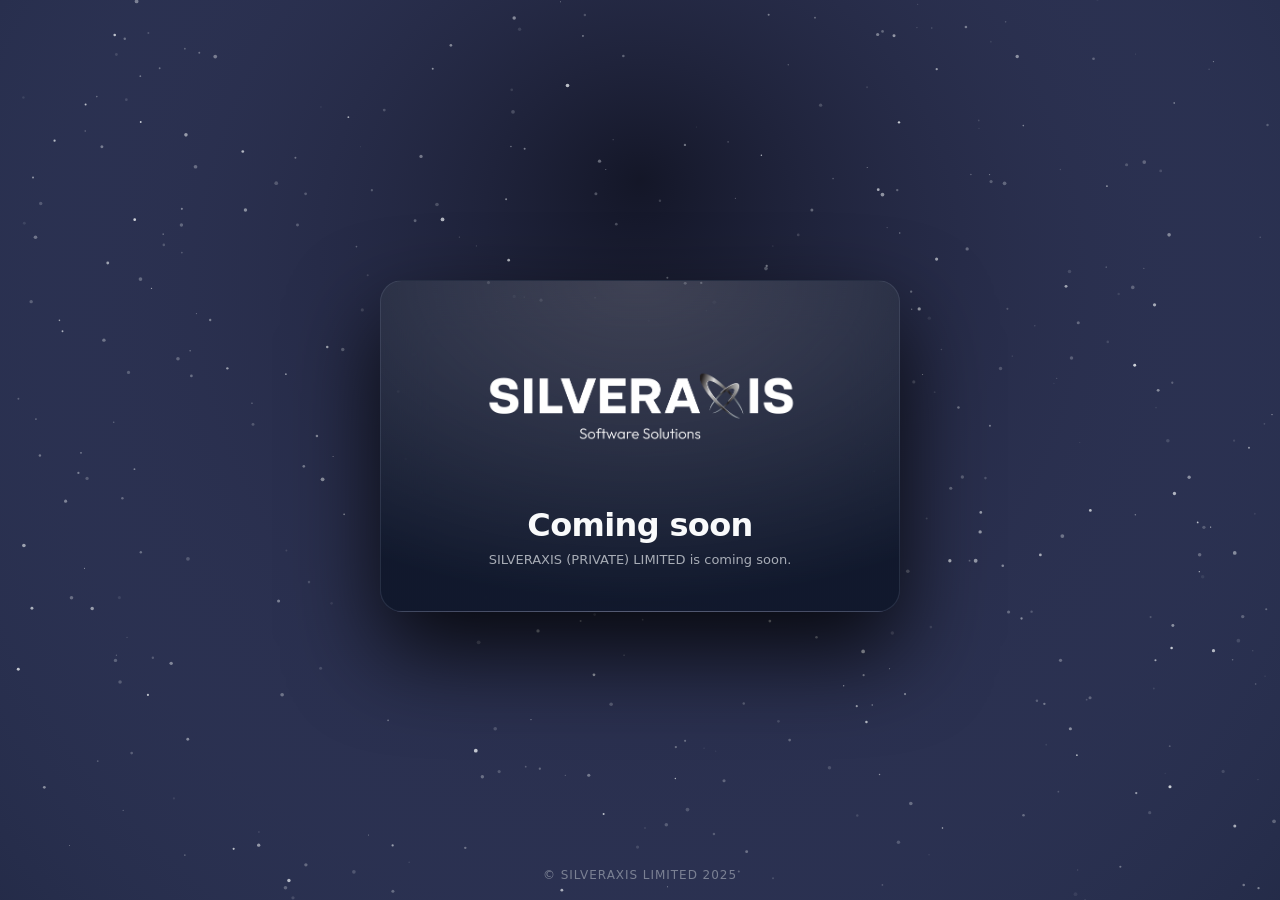
==== index.html @ 6ee2c24b "initial-coming-soon-banner" ====
<!doctype html>
<html lang="en">
  <head>
    <meta charset="UTF-8" />
    <meta name="viewport" content="width=device-width, initial-scale=1" />
    <meta name="theme-color" content="#05070b" />
    <meta name="description" content="SilverAxis Software Solutions — Coming soon." />
    <title>SilverAxis — Coming Soon</title>
    <link rel="preconnect" href="https://unpkg.com" crossorigin />
    <link rel="stylesheet" href="./styles.css" />
  </head>
  <body>
    <canvas id="bg" aria-hidden="true"></canvas>

    <main class="shell">
      <section class="center-card" aria-label="SilverAxis coming soon">
        <header class="brand">
          <img class="logo" src="./assets/logo.png" alt="SilverAxis Software Solutions" />
        </header>
        <h1>Coming soon</h1>
        <p class="sub">
          SILVERAXIS (PRIVATE) LIMITED is coming soon.
        </p>
      </section>

      <footer class="footer">
        © SilverAxis Limited 2025
      </footer>
    </main>

    <script src="./main.js"></script>
  </body>
</html>
---- styles.css ----
:root{
  --bg0:#02030a;
  --bg1:#050815;
  --text:#f9fafb;
  --muted:rgba(209,213,219,.78);
  --stroke:rgba(148,163,184,.16);
  --card:rgba(15,23,42,.7);
  --shadow: 0 40px 90px rgba(0,0,0,.8);
  --radius: 22px;
  --accent0:#7c5cff;
  --accent1:#1bd3ff;
}

*{box-sizing:border-box}
html,body{height:100%}
body{
  margin:0;
  font-family: ui-sans-serif, system-ui, -apple-system, Segoe UI, Roboto, Helvetica, Arial, "Apple Color Emoji", "Segoe UI Emoji";
  color:var(--text);
  background: radial-gradient(1200px 800px at 20% 15%, rgba(148,163,255,.16), transparent 55%),
              radial-gradient(1100px 760px at 78% 0%, rgba(15,23,42,.85), transparent 55%),
              linear-gradient(180deg, var(--bg0), var(--bg1));
  overflow:hidden;
}

#bg{
  position:fixed;
  inset:0;
  width:100%;
  height:100%;
  display:block;
}

.shell{
  position:relative;
  height:100%;
  width:100%;
  display:grid;
  place-items:center;
  padding:26px 22px 34px;
}

.center-card{
  width:min(520px, 100%);
  padding:26px 26px 22px;
  border-radius:22px;
  background: radial-gradient(520px 320px at 50% 0%, rgba(255,255,255,.16), rgba(15,23,42,.92));
  border:1px solid var(--stroke);
  box-shadow: var(--shadow);
  text-align:center;
  backdrop-filter: blur(26px);
  -webkit-backdrop-filter: blur(26px);
}

.brand{
  display:flex;
  justify-content:center;
  margin-bottom:22px;
}

.logo{
  width:min(320px, 60vw);
  height:auto;
  display:block;
}

h1{
  margin:0 0 8px;
  font-size: clamp(22px, 2.8vw, 32px);
  line-height:1.05;
  letter-spacing:-.02em;
}

.sub{
  margin:0 0 18px;
  color:var(--muted);
  font-size: 13px;
  line-height: 1.6;
}

.meta{
  display:flex;
}

.fine{
  margin:0;
  font-size: 13px;
  color: rgba(148,163,184,.8);
}

.dot{
  display:inline-block;
  width:8px;
  height:8px;
  border-radius:999px;
  background: linear-gradient(135deg, var(--accent0), var(--accent1));
  box-shadow: 0 0 0 4px rgba(27,211,255,.10);
  margin-right:8px;
  vertical-align: middle;
}

.status{
  display:inline-flex;
  align-items:center;
  justify-content:center;
  gap:2px;
}

.footer{
  position:absolute;
  bottom:18px;
  left:0;
  right:0;
  text-align:center;
  color: rgba(156,163,175,.7);
  font-size: 12px;
  letter-spacing:.08em;
  text-transform:uppercase;
}

.sr-only{
  position:absolute;
  width:1px;
  height:1px;
  padding:0;
  margin:-1px;
  overflow:hidden;
  clip:rect(0,0,0,0);
  white-space:nowrap;
  border:0;
}

@media (max-width: 560px){
  .shell{padding:18px 14px 26px}
  .center-card{padding:22px 18px 18px}
}
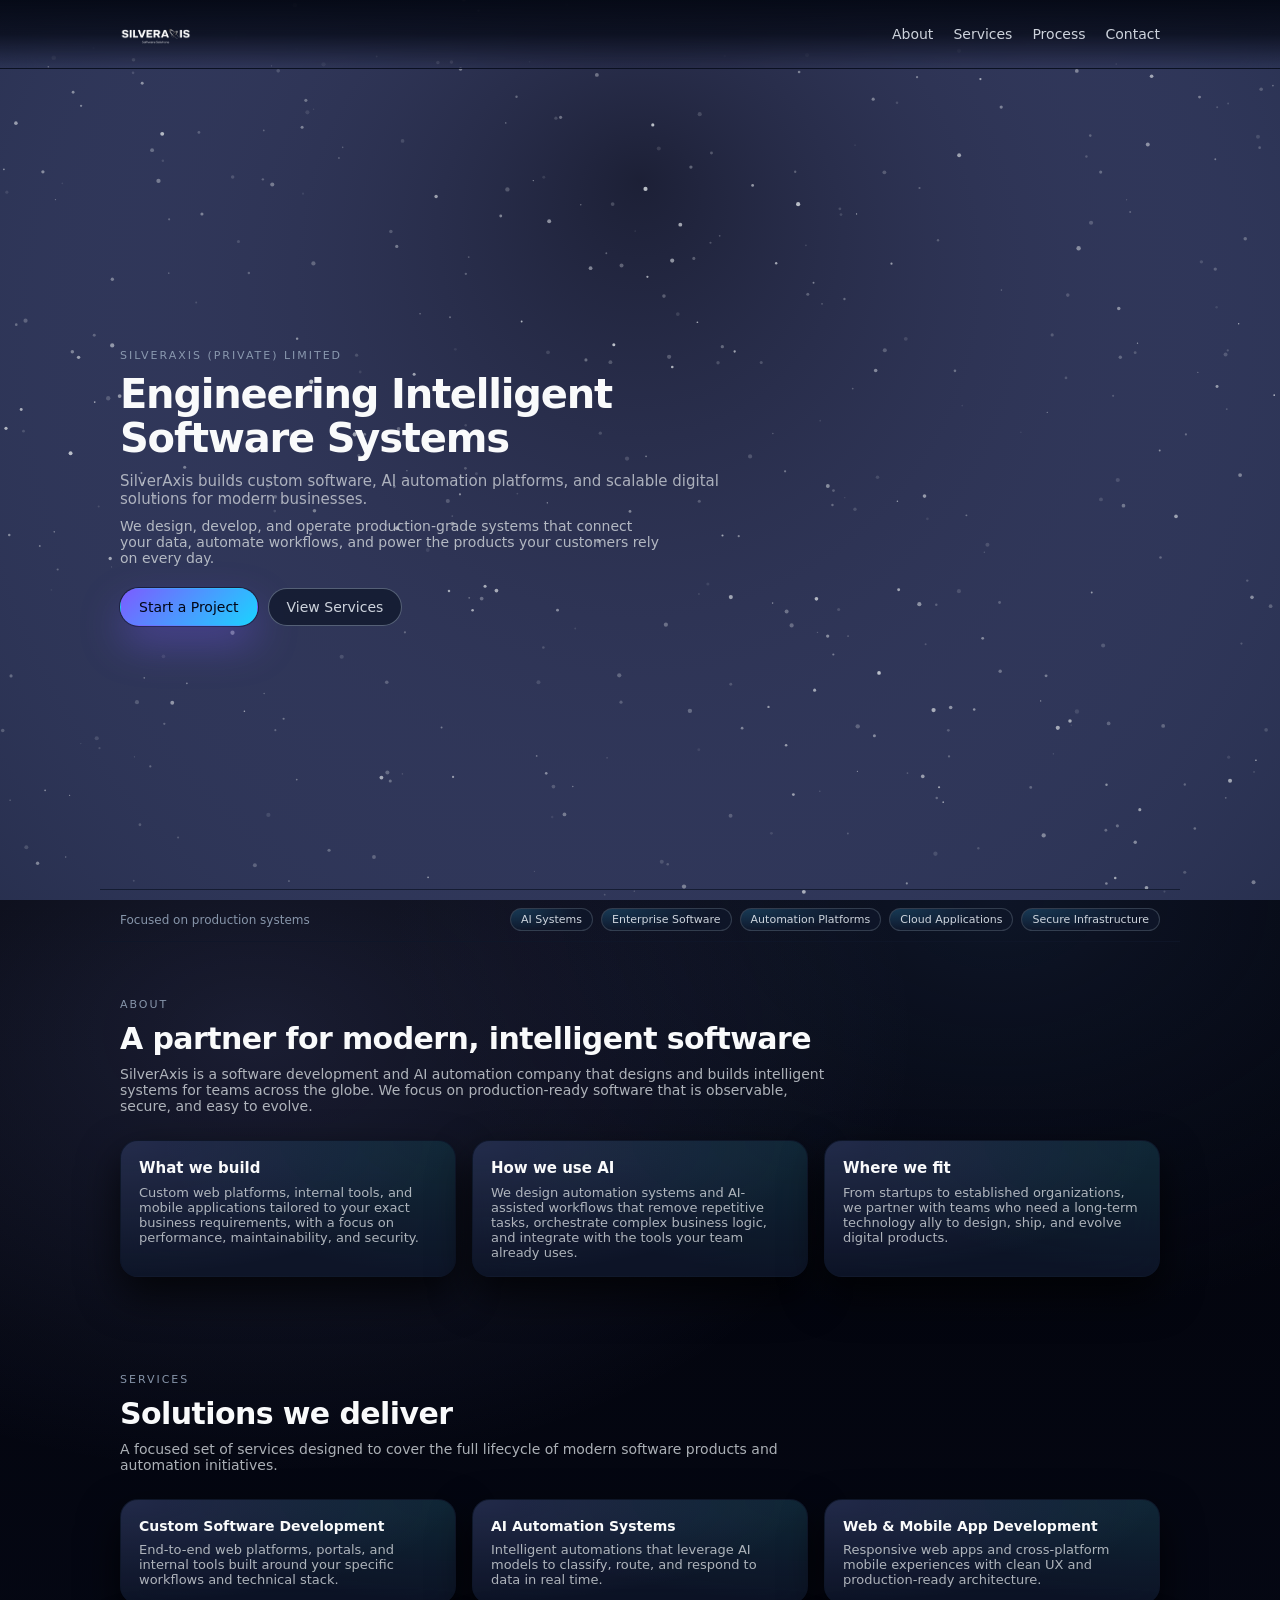
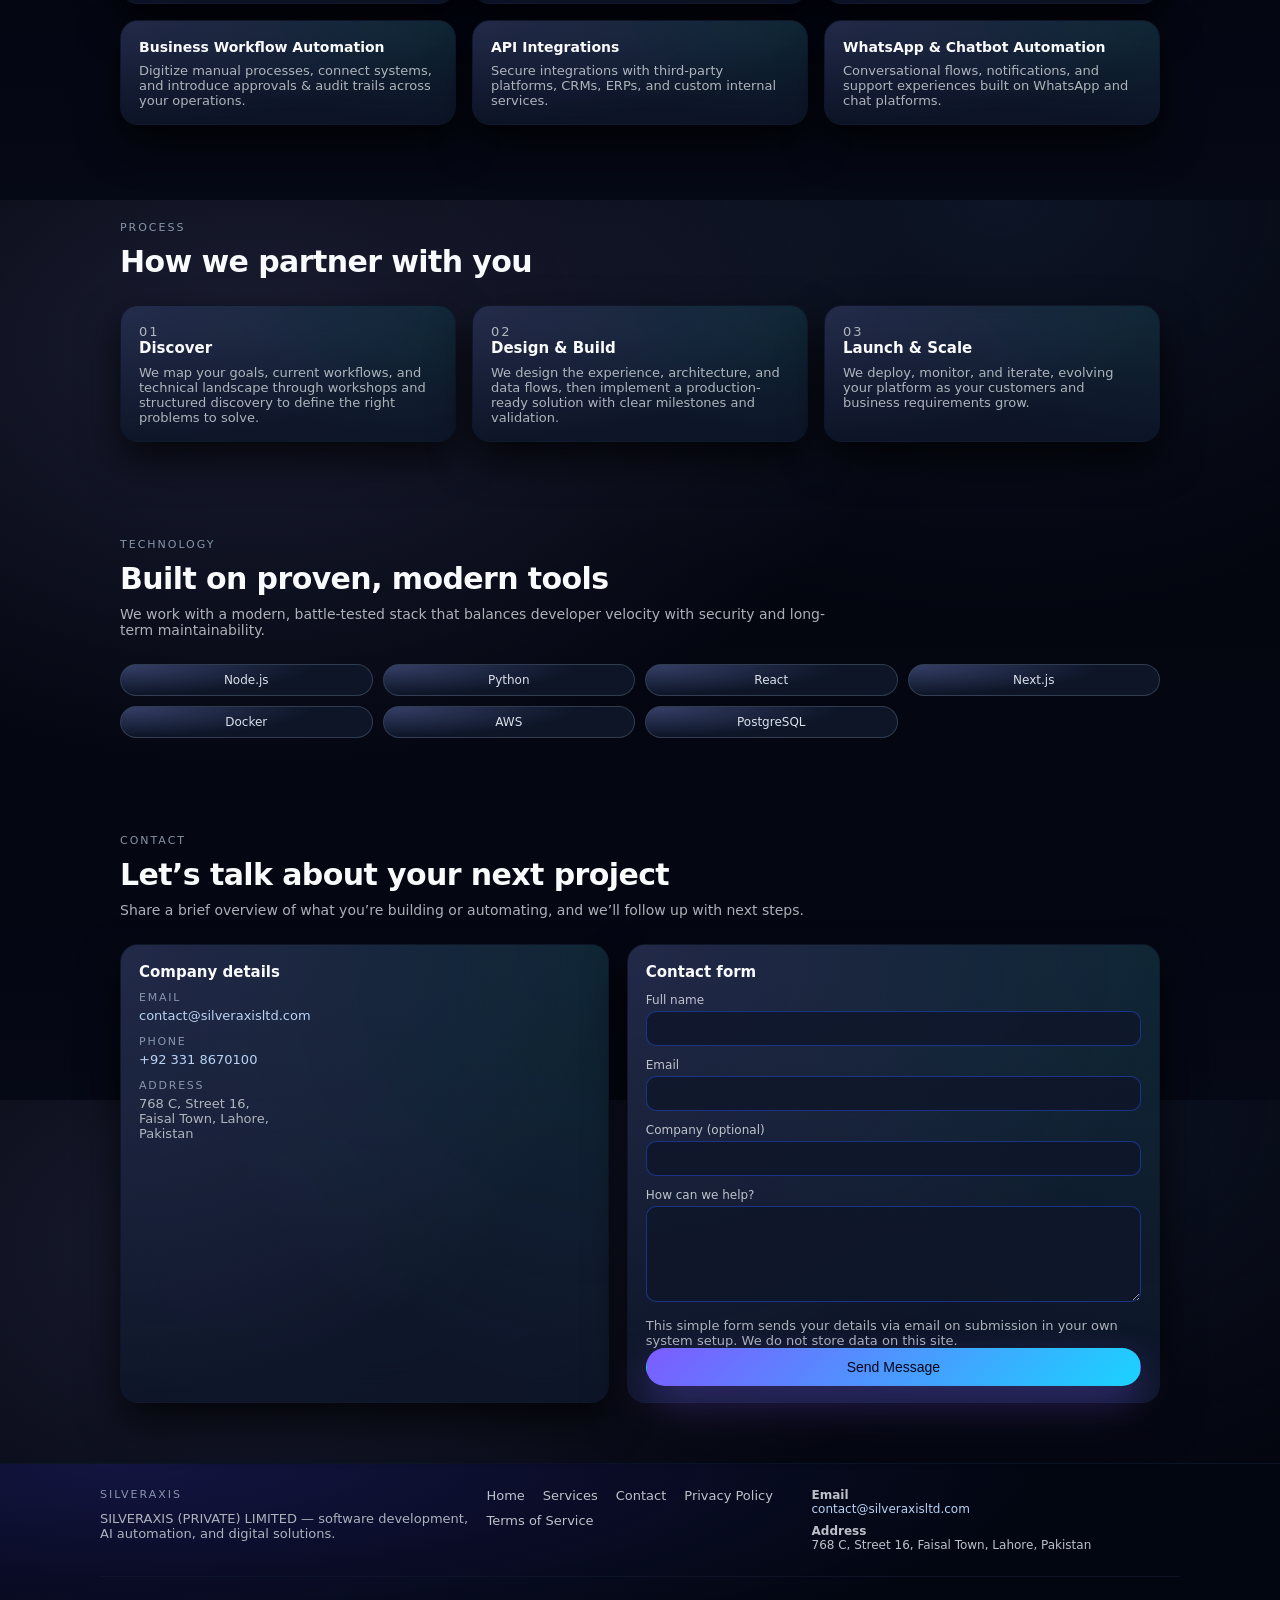
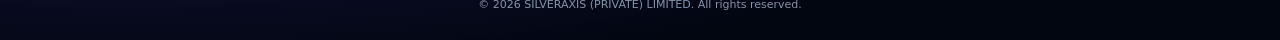
==== commit 8c013fbb: "Initial SilverAxis SaaS landing" ====
--- a/index.html
+++ b/index.html
@@ -3,30 +3,321 @@
   <head>
     <meta charset="UTF-8" />
     <meta name="viewport" content="width=device-width, initial-scale=1" />
-    <meta name="theme-color" content="#05070b" />
-    <meta name="description" content="SilverAxis Software Solutions — Coming soon." />
-    <title>SilverAxis — Coming Soon</title>
-    <link rel="preconnect" href="https://unpkg.com" crossorigin />
+    <meta name="theme-color" content="#02030a" />
+    <title>SilverAxis – Software Development &amp; AI Automation</title>
+    <meta
+      name="description"
+      content="SilverAxis builds intelligent software systems, automation platforms, and scalable digital solutions for businesses."
+    />
+    <meta
+      name="keywords"
+      content="SilverAxis, SILVERAXIS (PRIVATE) LIMITED, software development, AI automation, web apps, mobile apps, business workflow automation, Lahore Pakistan"
+    />
+    <meta property="og:title" content="SilverAxis Software Solutions" />
+    <meta
+      property="og:description"
+      content="Software development, AI automation, and digital solutions by SILVERAXIS (PRIVATE) LIMITED."
+    />
+    <meta property="og:type" content="website" />
+    <meta property="og:site_name" content="SilverAxis" />
     <link rel="stylesheet" href="./styles.css" />
   </head>
   <body>
     <canvas id="bg" aria-hidden="true"></canvas>
 
-    <main class="shell">
-      <section class="center-card" aria-label="SilverAxis coming soon">
-        <header class="brand">
-          <img class="logo" src="./assets/logo.png" alt="SilverAxis Software Solutions" />
-        </header>
-        <h1>Coming soon</h1>
-        <p class="sub">
-          SILVERAXIS (PRIVATE) LIMITED is coming soon.
-        </p>
-      </section>
-
-      <footer class="footer">
-        © SilverAxis Limited 2025
+    <div class="page">
+      <header class="site-header">
+        <div class="nav-inner">
+          <a href="#hero" class="brand-mark">
+            <img src="./assets/logo.png" alt="SilverAxis Software Solutions" class="brand-logo" />
+          </a>
+          <nav class="nav" aria-label="Primary">
+            <a href="#about">About</a>
+            <a href="#services">Services</a>
+            <a href="#process">Process</a>
+            <a href="#contact">Contact</a>
+          </nav>
+        </div>
+      </header>
+
+      <main>
+        <section id="hero" class="section hero" aria-labelledby="hero-title">
+          <div class="hero-content">
+            <p class="eyebrow">SILVERAXIS (PRIVATE) LIMITED</p>
+            <h1 id="hero-title">Engineering Intelligent Software Systems</h1>
+            <p class="hero-subtitle">
+              SilverAxis builds custom software, AI automation platforms, and scalable digital
+              solutions for modern businesses.
+            </p>
+            <p class="hero-copy">
+              We design, develop, and operate production-grade systems that connect your data,
+              automate workflows, and power the products your customers rely on every day.
+            </p>
+            <div class="hero-actions">
+              <a href="#contact" class="btn btn-primary">Start a Project</a>
+              <a href="#services" class="btn btn-ghost">View Services</a>
+            </div>
+          </div>
+        </section>
+
+        <section class="section section-tight trust-strip" aria-label="SilverAxis capabilities">
+          <div class="trust-row">
+            <p class="trust-label">Focused on production systems</p>
+            <div class="trust-items">
+              <span class="pill">AI Systems</span>
+              <span class="pill">Enterprise Software</span>
+              <span class="pill">Automation Platforms</span>
+              <span class="pill">Cloud Applications</span>
+              <span class="pill">Secure Infrastructure</span>
+            </div>
+          </div>
+        </section>
+
+        <section id="about" class="section" aria-labelledby="about-title">
+          <div class="section-heading">
+            <p class="eyebrow">About</p>
+            <h2 id="about-title">A partner for modern, intelligent software</h2>
+            <p class="section-lead">
+              SilverAxis is a software development and AI automation company that designs and builds
+              intelligent systems for teams across the globe. We focus on production-ready software
+              that is observable, secure, and easy to evolve.
+            </p>
+          </div>
+          <div class="about-grid">
+            <article class="card">
+              <h3>What we build</h3>
+              <p>
+                Custom web platforms, internal tools, and mobile applications tailored to your exact
+                business requirements, with a focus on performance, maintainability, and security.
+              </p>
+            </article>
+            <article class="card">
+              <h3>How we use AI</h3>
+              <p>
+                We design automation systems and AI-assisted workflows that remove repetitive tasks,
+                orchestrate complex business logic, and integrate with the tools your team already
+                uses.
+              </p>
+            </article>
+            <article class="card">
+              <h3>Where we fit</h3>
+              <p>
+                From startups to established organizations, we partner with teams who need a
+                long-term technology ally to design, ship, and evolve digital products.
+              </p>
+            </article>
+          </div>
+        </section>
+
+        <section id="services" class="section" aria-labelledby="services-title">
+          <div class="section-heading">
+            <p class="eyebrow">Services</p>
+            <h2 id="services-title">Solutions we deliver</h2>
+            <p class="section-lead">
+              A focused set of services designed to cover the full lifecycle of modern software
+              products and automation initiatives.
+            </p>
+          </div>
+
+          <div class="services-grid">
+            <article class="card service">
+              <h3>Custom Software Development</h3>
+              <p>
+                End-to-end web platforms, portals, and internal tools built around your specific
+                workflows and technical stack.
+              </p>
+            </article>
+            <article class="card service">
+              <h3>AI Automation Systems</h3>
+              <p>
+                Intelligent automations that leverage AI models to classify, route, and respond to
+                data in real time.
+              </p>
+            </article>
+            <article class="card service">
+              <h3>Web &amp; Mobile App Development</h3>
+              <p>
+                Responsive web apps and cross-platform mobile experiences with clean UX and
+                production-ready architecture.
+              </p>
+            </article>
+            <article class="card service">
+              <h3>Business Workflow Automation</h3>
+              <p>
+                Digitize manual processes, connect systems, and introduce approvals &amp; audit
+                trails across your operations.
+              </p>
+            </article>
+            <article class="card service">
+              <h3>API Integrations</h3>
+              <p>
+                Secure integrations with third-party platforms, CRMs, ERPs, and custom internal
+                services.
+              </p>
+            </article>
+            <article class="card service">
+              <h3>WhatsApp &amp; Chatbot Automation</h3>
+              <p>
+                Conversational flows, notifications, and support experiences built on WhatsApp and
+                chat platforms.
+              </p>
+            </article>
+          </div>
+        </section>
+
+        <section id="process" class="section" aria-labelledby="process-title">
+          <div class="section-heading">
+            <p class="eyebrow">Process</p>
+            <h2 id="process-title">How we partner with you</h2>
+          </div>
+          <div class="process-grid">
+            <article class="card step">
+              <p class="step-label">01</p>
+              <h3>Discover</h3>
+              <p>
+                We map your goals, current workflows, and technical landscape through workshops and
+                structured discovery to define the right problems to solve.
+              </p>
+            </article>
+            <article class="card step">
+              <p class="step-label">02</p>
+              <h3>Design &amp; Build</h3>
+              <p>
+                We design the experience, architecture, and data flows, then implement a
+                production-ready solution with clear milestones and validation.
+              </p>
+            </article>
+            <article class="card step">
+              <p class="step-label">03</p>
+              <h3>Launch &amp; Scale</h3>
+              <p>
+                We deploy, monitor, and iterate, evolving your platform as your customers and
+                business requirements grow.
+              </p>
+            </article>
+          </div>
+        </section>
+
+        <section id="stack" class="section" aria-labelledby="stack-title">
+          <div class="section-heading">
+            <p class="eyebrow">Technology</p>
+            <h2 id="stack-title">Built on proven, modern tools</h2>
+            <p class="section-lead">
+              We work with a modern, battle-tested stack that balances developer velocity with
+              security and long-term maintainability.
+            </p>
+          </div>
+          <div class="stack-grid">
+            <div class="stack-item">Node.js</div>
+            <div class="stack-item">Python</div>
+            <div class="stack-item">React</div>
+            <div class="stack-item">Next.js</div>
+            <div class="stack-item">Docker</div>
+            <div class="stack-item">AWS</div>
+            <div class="stack-item">PostgreSQL</div>
+          </div>
+        </section>
+
+        <section id="contact" class="section" aria-labelledby="contact-title">
+          <div class="section-heading">
+            <p class="eyebrow">Contact</p>
+            <h2 id="contact-title">Let’s talk about your next project</h2>
+            <p class="section-lead">
+              Share a brief overview of what you’re building or automating, and we’ll follow up
+              with next steps.
+            </p>
+          </div>
+          <div class="contact-layout">
+            <div class="contact-details card">
+              <h3>Company details</h3>
+              <ul class="contact-list">
+                <li>
+                  <span>Email</span>
+                  <a href="mailto:contact@silveraxisltd.com">contact@silveraxisltd.com</a>
+                </li>
+                <li>
+                  <span>Phone</span>
+                  <a href="tel:+923318670100">+92 331 8670100</a>
+                </li>
+                <li>
+                  <span>Address</span>
+                  <p>
+                    768 C, Street 16,<br />
+                    Faisal Town, Lahore,<br />
+                    Pakistan
+                  </p>
+                </li>
+              </ul>
+            </div>
+
+            <form class="contact-form card" id="contact-form" novalidate>
+              <h3>Contact form</h3>
+              <div class="field-group">
+                <label for="name">Full name</label>
+                <input id="name" name="name" type="text" autocomplete="name" required />
+              </div>
+              <div class="field-group">
+                <label for="email">Email</label>
+                <input
+                  id="email"
+                  name="email"
+                  type="email"
+                  inputmode="email"
+                  autocomplete="email"
+                  required
+                />
+              </div>
+              <div class="field-group">
+                <label for="company">Company (optional)</label>
+                <input id="company" name="company" type="text" autocomplete="organization" />
+              </div>
+              <div class="field-group">
+                <label for="message">How can we help?</label>
+                <textarea id="message" name="message" rows="4" required></textarea>
+              </div>
+              <p class="form-note">
+                This simple form sends your details via email on submission in your own system
+                setup. We do not store data on this site.
+              </p>
+              <button type="submit" class="btn btn-primary full-width">Send Message</button>
+              <p class="form-status" id="form-status" role="status" aria-live="polite"></p>
+            </form>
+          </div>
+        </section>
+      </main>
+
+      <footer class="site-footer" aria-label="Footer">
+        <div class="footer-top">
+          <div class="footer-brand">
+            <p class="eyebrow">SilverAxis</p>
+            <p class="footer-copy">
+              SILVERAXIS (PRIVATE) LIMITED — software development, AI automation, and digital
+              solutions.
+            </p>
+          </div>
+          <nav class="footer-nav" aria-label="Footer links">
+            <a href="#hero">Home</a>
+            <a href="#services">Services</a>
+            <a href="#contact">Contact</a>
+            <a href="./privacy-policy.html">Privacy Policy</a>
+            <a href="./terms-of-service.html">Terms of Service</a>
+          </nav>
+          <div class="footer-contact">
+            <p>
+              <strong>Email</strong><br />
+              <a href="mailto:contact@silveraxisltd.com">contact@silveraxisltd.com</a>
+            </p>
+            <p>
+              <strong>Address</strong><br />
+              768 C, Street 16, Faisal Town, Lahore, Pakistan
+            </p>
+          </div>
+        </div>
+        <div class="footer-bottom">
+          <p>© <span id="year"></span> SILVERAXIS (PRIVATE) LIMITED. All rights reserved.</p>
+        </div>
       </footer>
-    </main>
+    </div>
 
     <script src="./main.js"></script>
   </body>
--- a/styles.css
+++ b/styles.css
@@ -4,23 +4,38 @@
   --text:#f9fafb;
   --muted:rgba(209,213,219,.78);
   --stroke:rgba(148,163,184,.16);
-  --card:rgba(15,23,42,.7);
-  --shadow: 0 40px 90px rgba(0,0,0,.8);
-  --radius: 22px;
+  --card:rgba(15,23,42,.74);
+  --shadow:0 40px 90px rgba(0,0,0,.85);
+  --radius:22px;
   --accent0:#7c5cff;
   --accent1:#1bd3ff;
 }
 
-*{box-sizing:border-box}
-html,body{height:100%}
+*,
+*::before,
+*::after{
+  box-sizing:border-box;
+}
+
+html{
+  height:100%;
+  scroll-behavior:smooth;
+}
+
 body{
+  min-height:100%;
   margin:0;
   font-family: ui-sans-serif, system-ui, -apple-system, Segoe UI, Roboto, Helvetica, Arial, "Apple Color Emoji", "Segoe UI Emoji";
   color:var(--text);
-  background: radial-gradient(1200px 800px at 20% 15%, rgba(148,163,255,.16), transparent 55%),
-              radial-gradient(1100px 760px at 78% 0%, rgba(15,23,42,.85), transparent 55%),
-              linear-gradient(180deg, var(--bg0), var(--bg1));
-  overflow:hidden;
+  background:
+    radial-gradient(1200px 800px at 20% 15%, rgba(148,163,255,.16), transparent 55%),
+    radial-gradient(1100px 760px at 78% 0%, rgba(15,23,42,.9), transparent 55%),
+    linear-gradient(180deg, var(--bg0), var(--bg1));
+}
+
+body,
+.page{
+  position:relative;
 }
 
 #bg{
@@ -29,108 +44,522 @@
   width:100%;
   height:100%;
   display:block;
-}
-
-.shell{
+  z-index:-1;
+}
+
+.page{
+  min-height:100vh;
+  display:flex;
+  flex-direction:column;
+}
+
+.site-header{
+  position:sticky;
+  top:0;
+  z-index:20;
+  backdrop-filter: blur(16px);
+  -webkit-backdrop-filter: blur(16px);
+  background:linear-gradient(180deg, rgba(3,7,18,.92), rgba(3,7,18,.72), transparent);
+  border-bottom:1px solid rgba(15,23,42,.6);
+}
+
+.nav-inner{
+  max-width:1080px;
+  margin:0 auto;
+  padding:14px 20px;
+  display:flex;
+  align-items:center;
+  justify-content:space-between;
+  gap:18px;
+}
+
+.brand-mark{
+  display:inline-flex;
+  align-items:center;
+}
+
+.brand-logo{
+  height:40px;
+  width:auto;
+}
+
+.nav{
+  display:flex;
+  align-items:center;
+  gap:20px;
+  font-size:14px;
+}
+
+.nav a{
+  color:rgba(226,232,240,.9);
+  text-decoration:none;
+  padding:6px 0;
   position:relative;
-  height:100%;
+}
+
+.nav a::after{
+  content:"";
+  position:absolute;
+  left:0;
+  bottom:-4px;
+  width:0;
+  height:2px;
+  border-radius:999px;
+  background:linear-gradient(90deg,var(--accent0),var(--accent1));
+  transition:width .18s ease-out;
+}
+
+.nav a:hover::after,
+.nav a:focus-visible::after{
   width:100%;
-  display:grid;
-  place-items:center;
-  padding:26px 22px 34px;
-}
-
-.center-card{
-  width:min(520px, 100%);
-  padding:26px 26px 22px;
-  border-radius:22px;
-  background: radial-gradient(520px 320px at 50% 0%, rgba(255,255,255,.16), rgba(15,23,42,.92));
-  border:1px solid var(--stroke);
-  box-shadow: var(--shadow);
-  text-align:center;
-  backdrop-filter: blur(26px);
-  -webkit-backdrop-filter: blur(26px);
-}
-
-.brand{
-  display:flex;
-  justify-content:center;
-  margin-bottom:22px;
-}
-
-.logo{
-  width:min(320px, 60vw);
-  height:auto;
-  display:block;
-}
-
-h1{
-  margin:0 0 8px;
-  font-size: clamp(22px, 2.8vw, 32px);
-  line-height:1.05;
-  letter-spacing:-.02em;
-}
-
-.sub{
-  margin:0 0 18px;
+}
+
+main{
+  flex:1;
+}
+
+.section{
+  max-width:1080px;
+  margin:0 auto;
+  padding:56px 20px 40px;
+}
+
+.section-tight{
+  padding-top:18px;
+  padding-bottom:10px;
+}
+
+.hero{
+  display:grid;
+  align-items:center;
+  min-height:calc(100vh - 80px);
+}
+
+.hero-content{
+  max-width:640px;
+}
+
+.eyebrow{
+  text-transform:uppercase;
+  letter-spacing:.18em;
+  font-size:11px;
+  color:rgba(148,163,184,.9);
+  margin:0 0 10px;
+}
+
+.hero h1{
+  margin:0 0 12px;
+  font-size:clamp(30px, 4vw, 40px);
+  line-height:1.1;
+  letter-spacing:-.03em;
+}
+
+.hero-subtitle{
+  margin:0 0 10px;
+  font-size:15px;
   color:var(--muted);
-  font-size: 13px;
-  line-height: 1.6;
-}
-
-.meta{
-  display:flex;
-}
-
-.fine{
-  margin:0;
-  font-size: 13px;
-  color: rgba(148,163,184,.8);
-}
-
-.dot{
-  display:inline-block;
-  width:8px;
-  height:8px;
-  border-radius:999px;
-  background: linear-gradient(135deg, var(--accent0), var(--accent1));
-  box-shadow: 0 0 0 4px rgba(27,211,255,.10);
-  margin-right:8px;
-  vertical-align: middle;
-}
-
-.status{
+}
+
+.hero-copy{
+  margin:0 0 22px;
+  font-size:14px;
+  color:rgba(209,213,219,.82);
+  max-width:540px;
+}
+
+.hero-actions{
+  display:flex;
+  flex-wrap:wrap;
+  gap:10px;
+}
+
+.btn{
   display:inline-flex;
   align-items:center;
   justify-content:center;
-  gap:2px;
-}
-
-.footer{
-  position:absolute;
-  bottom:18px;
-  left:0;
-  right:0;
+  border-radius:999px;
+  padding:10px 18px;
+  font-size:14px;
+  font-weight:500;
+  border:1px solid transparent;
+  cursor:pointer;
+  text-decoration:none;
+  transition:transform .14s ease, box-shadow .14s ease, background .14s ease, border-color .14s ease, color .14s ease;
+}
+
+.btn-primary{
+  color:#020617;
+  background:linear-gradient(135deg,var(--accent0),var(--accent1));
+  box-shadow:0 18px 40px rgba(124,92,255,.35),0 0 0 1px rgba(15,23,42,.8);
+}
+
+.btn-primary:hover{
+  transform:translateY(-1px);
+  box-shadow:0 24px 60px rgba(124,92,255,.45),0 0 0 1px rgba(15,23,42,.8);
+}
+
+.btn-ghost{
+  color:rgba(226,232,240,.9);
+  background:rgba(15,23,42,.75);
+  border-color:rgba(148,163,184,.5);
+}
+
+.btn-ghost:hover{
+  background:rgba(15,23,42,.95);
+}
+
+.full-width{
+  width:100%;
+}
+
+.section-heading{
+  max-width:720px;
+  margin:0 0 26px;
+}
+
+.section h2{
+  margin:4px 0 10px;
+  font-size:clamp(22px, 3vw, 30px);
+  letter-spacing:-.02em;
+}
+
+.section-lead{
+  margin:0;
+  font-size:14px;
+  color:rgba(209,213,219,.82);
+}
+
+.trust-strip{
+  border-top:1px solid rgba(15,23,42,.8);
+  border-bottom:1px solid rgba(15,23,42,.8);
+}
+
+.trust-row{
+  max-width:1080px;
+  margin:0 auto;
+  display:flex;
+  align-items:center;
+  justify-content:space-between;
+  gap:14px;
+  font-size:12px;
+  color:rgba(148,163,184,.9);
+}
+
+.trust-label{
+  margin:0;
+  white-space:nowrap;
+}
+
+.trust-items{
+  display:flex;
+  flex-wrap:wrap;
+  gap:8px;
+  justify-content:flex-end;
+}
+
+.pill{
+  border-radius:999px;
+  border:1px solid rgba(55,65,81,.9);
+  background:radial-gradient(160% 200% at 0% 0%, rgba(56,189,248,.22), transparent 55%),
+             rgba(15,23,42,.9);
+  padding:4px 10px;
+  font-size:11px;
+  color:rgba(226,232,240,.9);
+}
+
+.about-grid{
+  display:grid;
+  grid-template-columns:repeat(3,minmax(0,1fr));
+  gap:16px;
+}
+
+.services-grid{
+  display:grid;
+  grid-template-columns:repeat(3,minmax(0,1fr));
+  gap:16px;
+}
+
+.process-grid{
+  display:grid;
+  grid-template-columns:repeat(3,minmax(0,1fr));
+  gap:16px;
+}
+
+.stack-grid{
+  display:grid;
+  grid-template-columns:repeat(4,minmax(0,1fr));
+  gap:10px;
+}
+
+.stack-item{
+  border-radius:999px;
+  padding:8px 12px;
+  border:1px solid rgba(51,65,85,.9);
+  background:radial-gradient(140% 180% at 0% 0%, rgba(148,163,255,.3), transparent 55%),
+             rgba(15,23,42,.92);
+  font-size:12px;
   text-align:center;
-  color: rgba(156,163,175,.7);
-  font-size: 12px;
-  letter-spacing:.08em;
+  color:rgba(226,232,240,.96);
+}
+
+.card{
+  border-radius:18px;
+  padding:18px 18px 16px;
+  background:radial-gradient(180% 180% at 0% 0%, rgba(148,163,255,.16), transparent 55%),
+             radial-gradient(160% 180% at 100% 0%, rgba(45,212,191,.1), transparent 55%),
+             rgba(15,23,42,.86);
+  border:1px solid rgba(15,23,42,.85);
+  box-shadow:0 18px 40px rgba(0,0,0,.75);
+  backdrop-filter:blur(22px);
+  -webkit-backdrop-filter:blur(22px);
+  transition:transform .18s ease, box-shadow .18s ease, border-color .18s ease, background .18s ease;
+}
+
+.card h3{
+  margin:0 0 8px;
+  font-size:15px;
+}
+
+.card p{
+  margin:0;
+  font-size:13px;
+  color:rgba(209,213,219,.82);
+}
+
+.card:hover{
+  transform:translateY(-3px);
+  border-color:rgba(148,163,255,.7);
+  box-shadow:0 28px 80px rgba(15,23,42,.9);
+}
+
+.service h3{
+  font-size:14px;
+}
+
+.step{
+  position:relative;
+}
+
+.step-label{
+  margin:0 0 8px;
+  font-size:12px;
+  letter-spacing:.16em;
   text-transform:uppercase;
-}
-
-.sr-only{
-  position:absolute;
-  width:1px;
-  height:1px;
+  color:rgba(148,163,184,.9);
+}
+
+.contact-layout{
+  display:grid;
+  grid-template-columns:minmax(0,1.1fr) minmax(0,1.2fr);
+  gap:18px;
+}
+
+.contact-list{
+  list-style:none;
+  margin:10px 0 0;
   padding:0;
-  margin:-1px;
-  overflow:hidden;
-  clip:rect(0,0,0,0);
-  white-space:nowrap;
-  border:0;
-}
-
-@media (max-width: 560px){
-  .shell{padding:18px 14px 26px}
-  .center-card{padding:22px 18px 18px}
-}
+  font-size:13px;
+}
+
+.contact-list li{
+  margin-bottom:12px;
+}
+
+.contact-list span{
+  display:block;
+  font-size:11px;
+  letter-spacing:.16em;
+  text-transform:uppercase;
+  color:rgba(148,163,184,.9);
+  margin-bottom:4px;
+}
+
+.contact-list a{
+  color:rgba(191,219,254,.96);
+  text-decoration:none;
+}
+
+.contact-list a:hover{
+  text-decoration:underline;
+}
+
+.contact-form h3{
+  margin:0 0 12px;
+}
+
+.field-group{
+  margin-bottom:12px;
+}
+
+.field-group label{
+  display:block;
+  margin-bottom:4px;
+  font-size:12px;
+  color:rgba(209,213,219,.9);
+}
+
+.field-group input,
+.field-group textarea{
+  width:100%;
+  padding:9px 11px;
+  border-radius:10px;
+  border:1px solid rgba(30,64,175,.7);
+  background:rgba(15,23,42,.82);
+  color:var(--text);
+  font-size:13px;
+  outline:none;
+}
+
+.field-group input:focus,
+.field-group textarea:focus{
+  border-color:rgba(59,130,246,1);
+  box-shadow:0 0 0 1px rgba(59,130,246,.85);
+}
+
+textarea{
+  resize:vertical;
+  min-height:96px;
+}
+
+.form-note{
+  margin:4px 0 10px;
+  font-size:11px;
+  color:rgba(148,163,184,.85);
+}
+
+.form-status{
+  margin:6px 0 0;
+  font-size:12px;
+}
+
+.site-footer{
+  border-top:1px solid rgba(15,23,42,.8);
+  background:radial-gradient(120% 200% at 10% 0%, rgba(79,70,229,.22), transparent 60%),
+             rgba(3,7,18,.96);
+  padding:24px 20px 18px;
+  margin-top:20px;
+}
+
+.footer-top{
+  max-width:1080px;
+  margin:0 auto 16px;
+  display:grid;
+  grid-template-columns:minmax(0,1.2fr) minmax(0,1fr) minmax(0,1.2fr);
+  gap:18px;
+  align-items:flex-start;
+}
+
+.footer-copy{
+  margin:6px 0 0;
+  font-size:13px;
+  color:rgba(209,213,219,.82);
+}
+
+.footer-nav{
+  display:flex;
+  flex-wrap:wrap;
+  gap:10px 18px;
+  font-size:13px;
+}
+
+.footer-nav a{
+  color:rgba(209,213,219,.9);
+  text-decoration:none;
+}
+
+.footer-nav a:hover{
+  text-decoration:underline;
+}
+
+.footer-contact{
+  font-size:12px;
+  color:rgba(209,213,219,.9);
+}
+
+.footer-contact p{
+  margin:0 0 8px;
+}
+
+.footer-contact a{
+  color:rgba(191,219,254,.96);
+  text-decoration:none;
+}
+
+.footer-contact a:hover{
+  text-decoration:underline;
+}
+
+.footer-bottom{
+  max-width:1080px;
+  margin:0 auto;
+  border-top:1px solid rgba(15,23,42,.8);
+  padding-top:10px;
+  font-size:11px;
+  color:rgba(148,163,184,.9);
+  text-align:center;
+}
+
+@media (max-width: 900px){
+  .about-grid,
+  .services-grid,
+  .process-grid{
+    grid-template-columns:repeat(2,minmax(0,1fr));
+  }
+
+  .contact-layout{
+    grid-template-columns:1fr;
+  }
+
+  .footer-top{
+    grid-template-columns:1fr 1fr;
+  }
+
+  .stack-grid{
+    grid-template-columns:repeat(3,minmax(0,1fr));
+  }
+}
+
+@media (max-width: 720px){
+  .nav{
+    display:none;
+  }
+
+  .hero{
+    min-height:unset;
+    padding-top:42px;
+  }
+
+  .hero-actions{
+    flex-direction:column;
+    align-items:stretch;
+  }
+
+  .about-grid,
+  .services-grid,
+  .process-grid{
+    grid-template-columns:1fr;
+  }
+
+  .footer-top{
+    grid-template-columns:1fr;
+  }
+
+  .trust-row{
+    flex-direction:column;
+    align-items:flex-start;
+  }
+
+  .trust-items{
+    justify-content:flex-start;
+  }
+
+  .stack-grid{
+    grid-template-columns:repeat(2,minmax(0,1fr));
+  }
+}
+
+@media (max-width: 480px){
+  .section{
+    padding:42px 16px 32px;
+  }
+}
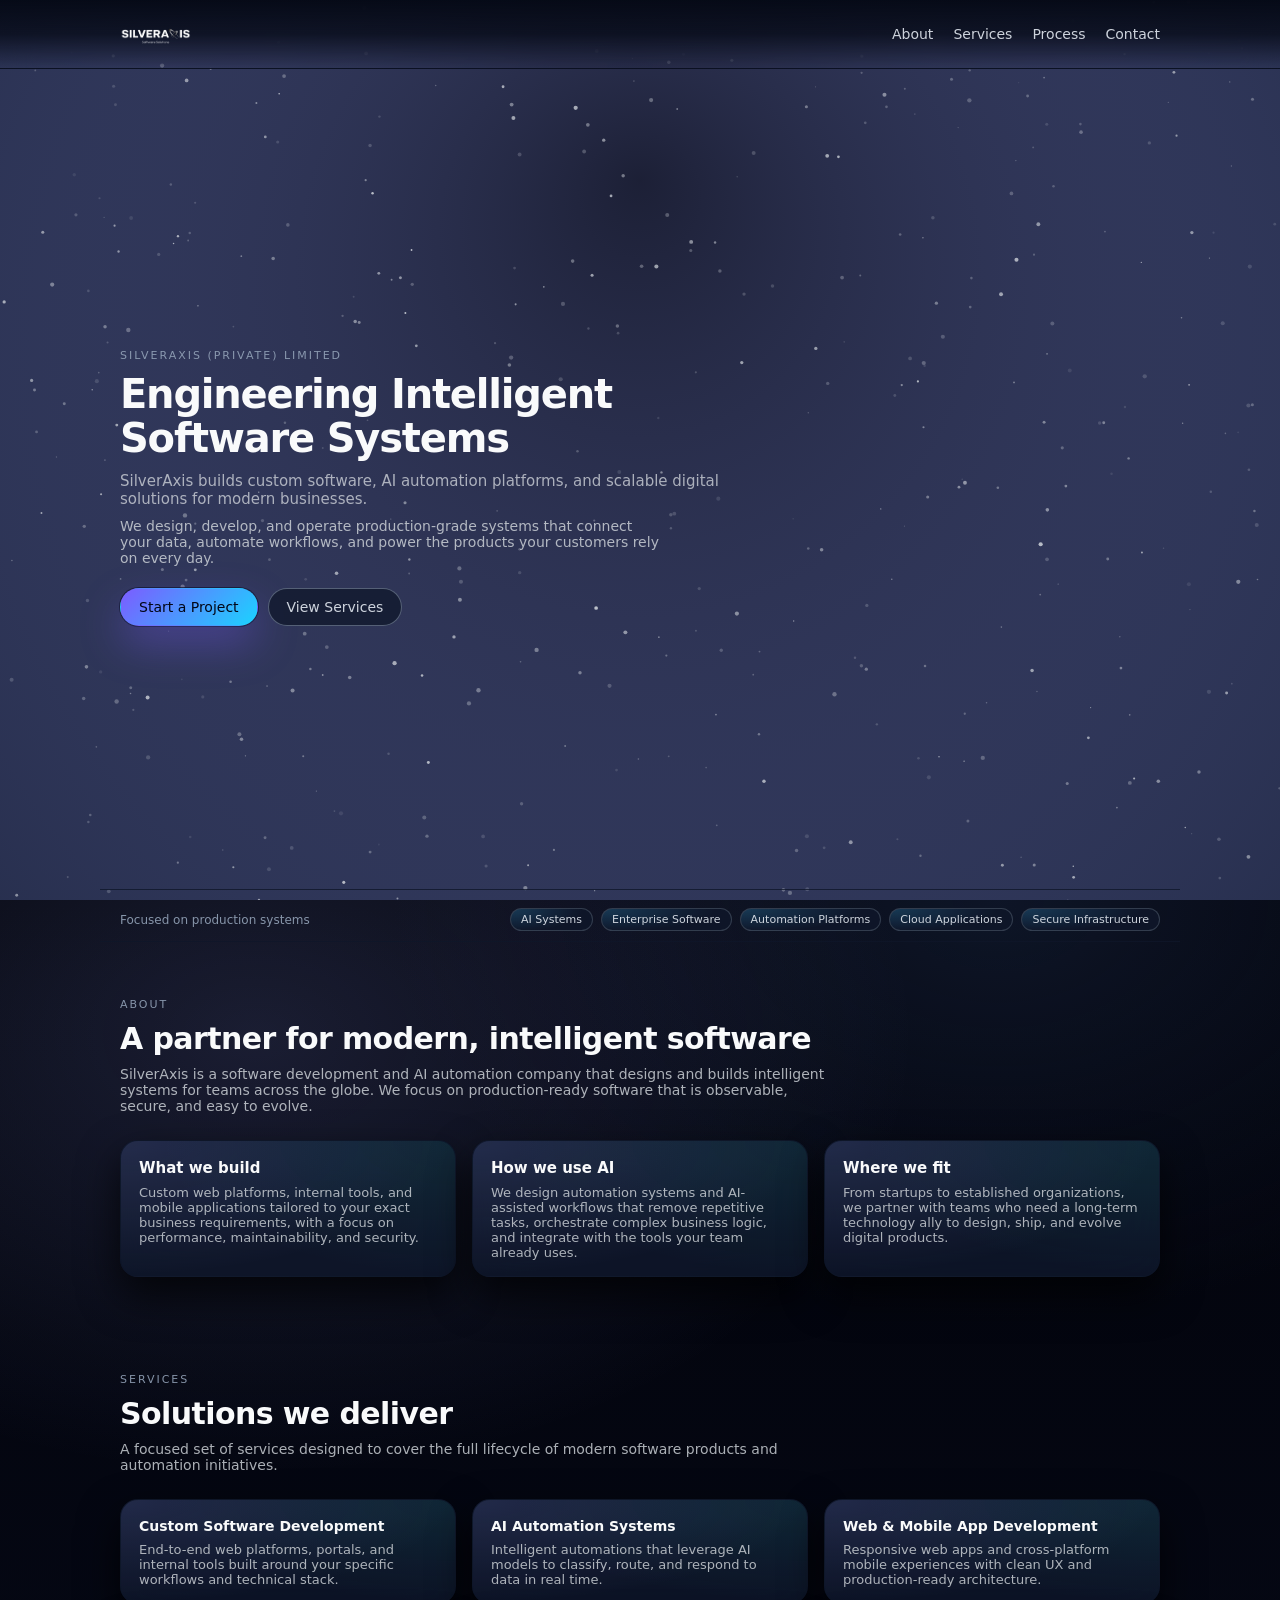
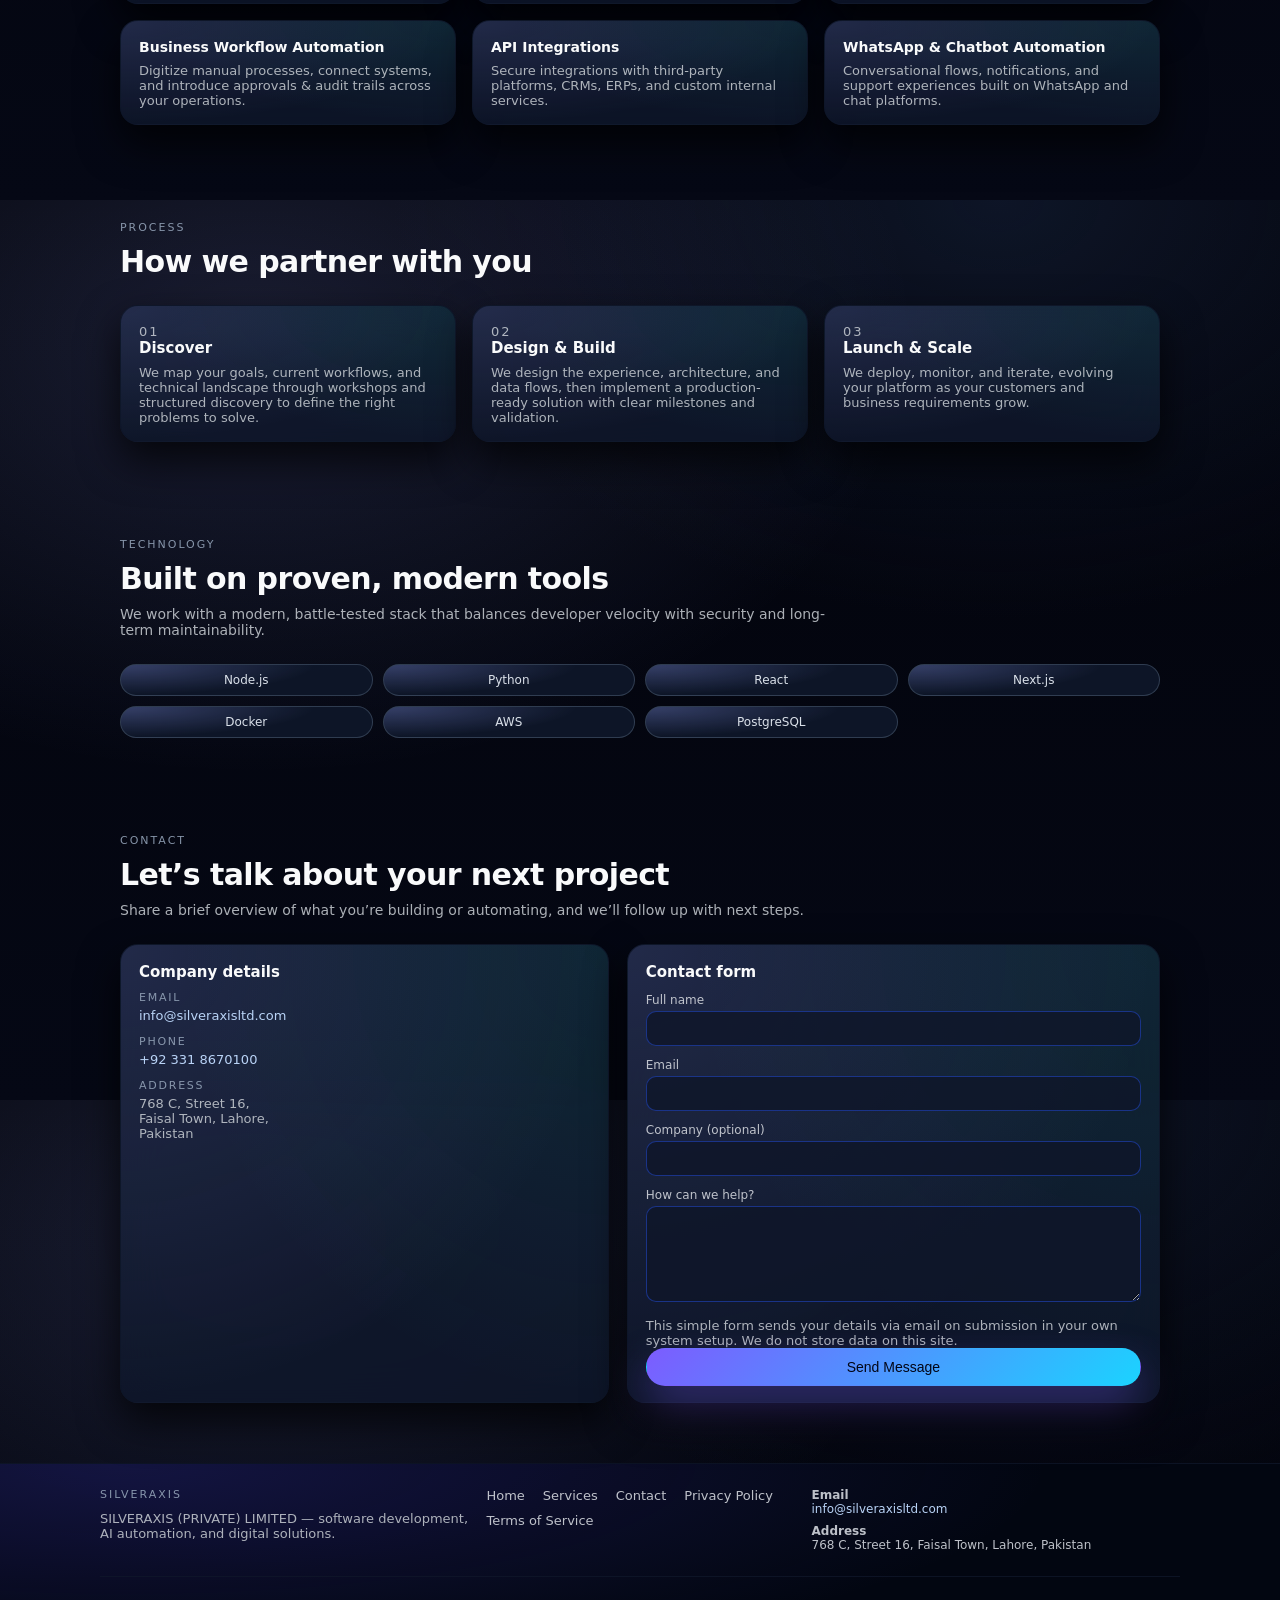
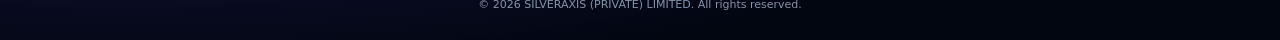
==== commit cea3e734: "Changed the email for contact" ====
--- a/index.html
+++ b/index.html
@@ -233,7 +233,7 @@
               <ul class="contact-list">
                 <li>
                   <span>Email</span>
-                  <a href="mailto:contact@silveraxisltd.com">contact@silveraxisltd.com</a>
+                  <a href="mailto:info@silveraxisltd.com">info@silveraxisltd.com</a>
                 </li>
                 <li>
                   <span>Phone</span>
@@ -305,7 +305,7 @@
           <div class="footer-contact">
             <p>
               <strong>Email</strong><br />
-              <a href="mailto:contact@silveraxisltd.com">contact@silveraxisltd.com</a>
+              <a href="mailto:info@silveraxisltd.com">info@silveraxisltd.com</a>
             </p>
             <p>
               <strong>Address</strong><br />
--- a/styles.css
+++ b/styles.css
@@ -422,7 +422,7 @@
 }
 
 .form-note{
-  margin:4px 0 10px;
+  margin:8px 0 14px;
   font-size:11px;
   color:rgba(148,163,184,.85);
 }
